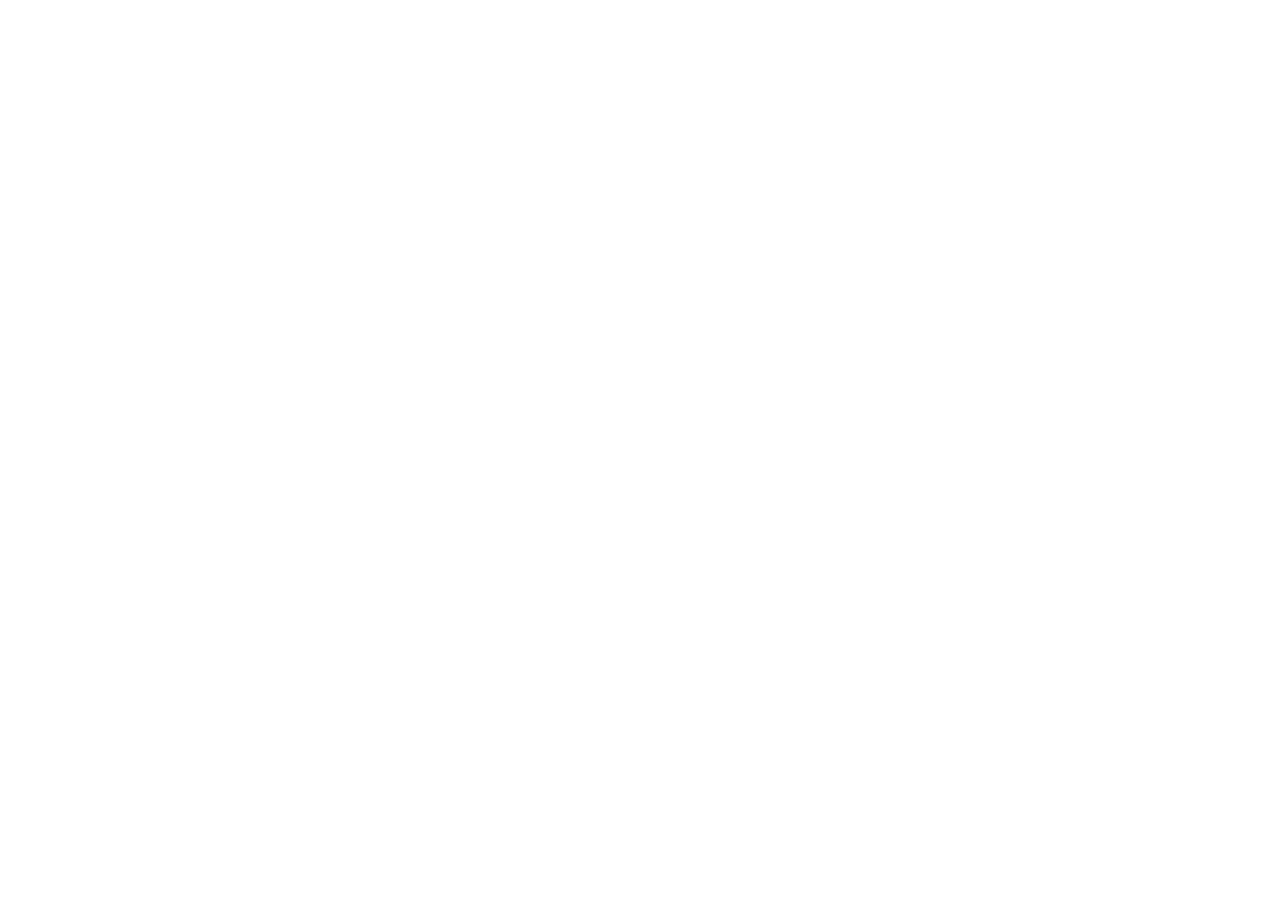
==== index.html @ 44462478 "Add initial HTML structure, CSS reset, and JavaScript file" ====
<!DOCTYPE html>
<html lang="en">
<head>
    <meta charset="UTF-8">
    <meta name="viewport" content="width=device-width, initial-scale=1.0">
    <title>Saransh Maurya - Portfolio</title>
</head>
<body>
    
</body>
</html>
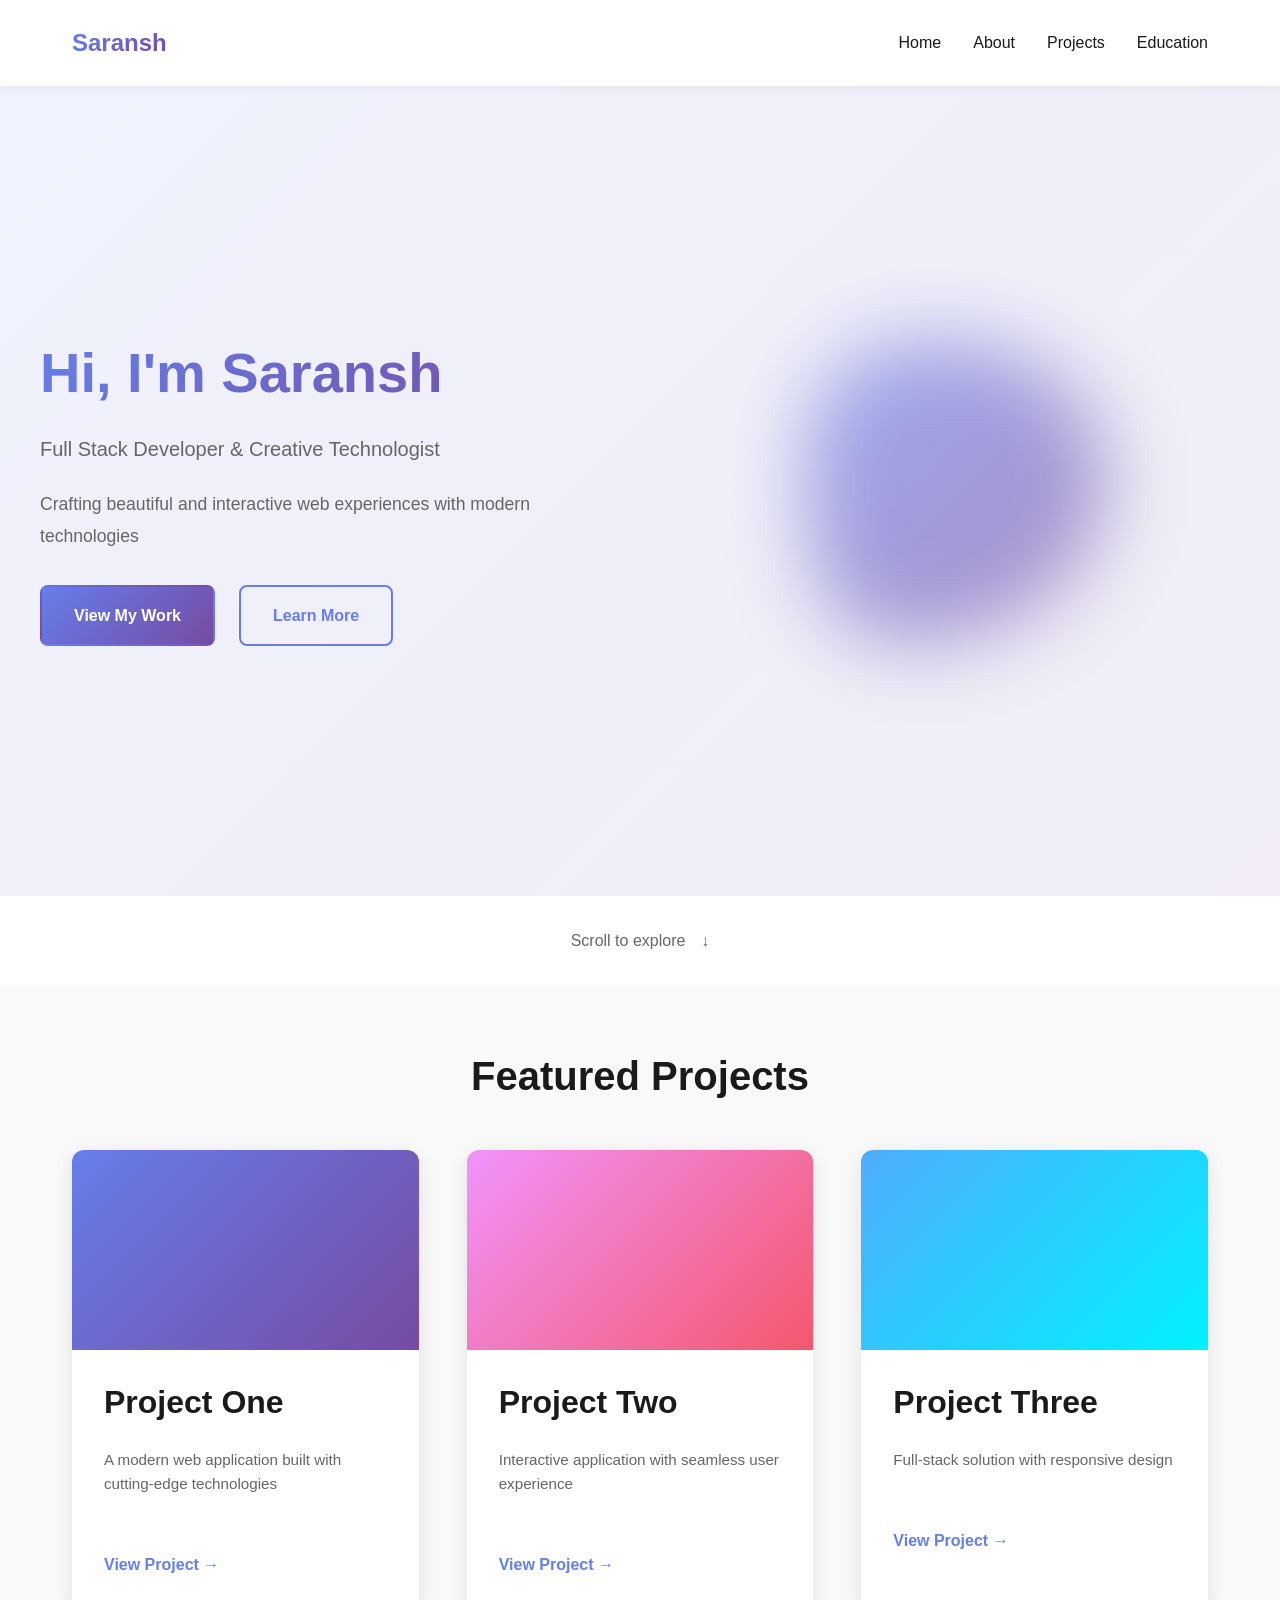
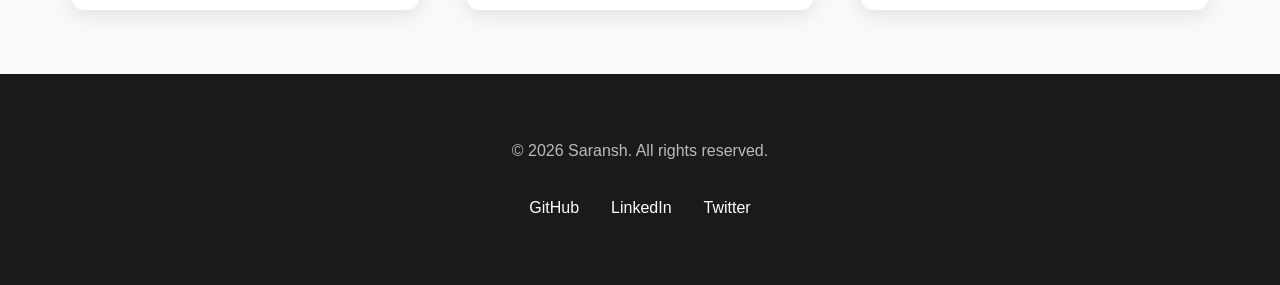
==== commit b2d37b86: "Using Github Copilot to create Web Skelton." ====
--- a/index.html
+++ b/index.html
@@ -3,9 +3,104 @@
 <head>
     <meta charset="UTF-8">
     <meta name="viewport" content="width=device-width, initial-scale=1.0">
-    <title>Saransh Maurya - Portfolio</title>
+    <title>Portfolio - Saransh</title>
+    <link rel="stylesheet" href="css/styles.css">
+    <link rel="stylesheet" href="css/animations.css">
 </head>
 <body>
-    
+    <!-- Navigation -->
+    <nav class="navbar">
+        <div class="nav-container">
+            <div class="nav-logo">
+                <a href="index.html">Saransh</a>
+            </div>
+            <ul class="nav-menu">
+                <li class="nav-item">
+                    <a href="index.html" class="nav-link active">Home</a>
+                </li>
+                <li class="nav-item">
+                    <a href="pages/about.html" class="nav-link">About</a>
+                </li>
+                <li class="nav-item">
+                    <a href="pages/projects.html" class="nav-link">Projects</a>
+                </li>
+                <li class="nav-item">
+                    <a href="pages/education.html" class="nav-link">Education</a>
+                </li>
+            </ul>
+            <div class="hamburger">
+                <span></span>
+                <span></span>
+                <span></span>
+            </div>
+        </div>
+    </nav>
+
+    <!-- Hero Section -->
+    <section class="hero">
+        <div class="hero-content">
+            <div class="hero-text">
+                <h1 class="fade-in">Hi, I'm Saransh</h1>
+                <p class="fade-in-delay">Full Stack Developer & Creative Technologist</p>
+                <p class="hero-description fade-in-delay-2">Crafting beautiful and interactive web experiences with modern technologies</p>
+                <div class="cta-buttons fade-in-delay-3">
+                    <a href="pages/projects.html" class="btn btn-primary">View My Work</a>
+                    <a href="pages/about.html" class="btn btn-secondary">Learn More</a>
+                </div>
+            </div>
+            <div class="hero-image">
+                <div class="floating-element fade-in">
+                    <div class="shape shape-1"></div>
+                </div>
+            </div>
+        </div>
+    </section>
+
+    <!-- Scroll Indicator -->
+    <div class="scroll-indicator fade-in-delay-3">
+        <span>Scroll to explore</span>
+        <div class="arrow">↓</div>
+    </div>
+
+    <!-- Featured Section -->
+    <section class="featured">
+        <div class="container">
+            <h2 class="section-title">Featured Projects</h2>
+            <div class="featured-grid">
+                <div class="featured-card fade-in-up">
+                    <div class="card-image" style="background: linear-gradient(135deg, #667eea 0%, #764ba2 100%);"></div>
+                    <h3>Project One</h3>
+                    <p>A modern web application built with cutting-edge technologies</p>
+                    <a href="pages/projects.html" class="card-link">View Project →</a>
+                </div>
+                <div class="featured-card fade-in-up">
+                    <div class="card-image" style="background: linear-gradient(135deg, #f093fb 0%, #f5576c 100%);"></div>
+                    <h3>Project Two</h3>
+                    <p>Interactive application with seamless user experience</p>
+                    <a href="pages/projects.html" class="card-link">View Project →</a>
+                </div>
+                <div class="featured-card fade-in-up">
+                    <div class="card-image" style="background: linear-gradient(135deg, #4facfe 0%, #00f2fe 100%);"></div>
+                    <h3>Project Three</h3>
+                    <p>Full-stack solution with responsive design</p>
+                    <a href="pages/projects.html" class="card-link">View Project →</a>
+                </div>
+            </div>
+        </div>
+    </section>
+
+    <!-- Footer -->
+    <footer class="footer">
+        <div class="container">
+            <p>&copy; 2026 Saransh. All rights reserved.</p>
+            <div class="social-links">
+                <a href="#" class="social-link">GitHub</a>
+                <a href="#" class="social-link">LinkedIn</a>
+                <a href="#" class="social-link">Twitter</a>
+            </div>
+        </div>
+    </footer>
+
+    <script src="js/main.js"></script>
 </body>
 </html>
--- a/css/styles.css
+++ b/css/styles.css
@@ -0,0 +1,464 @@
+/* Root Variables - Consistent Theme */
+:root {
+    --primary-color: #667eea;
+    --secondary-color: #764ba2;
+    --accent-color: #f093fb;
+    --text-dark: #1a1a1a;
+    --text-light: #666666;
+    --background: #ffffff;
+    --background-light: #f9f9f9;
+    --border-color: #e0e0e0;
+    --transition: all 0.3s cubic-bezier(0.25, 0.46, 0.45, 0.94);
+    
+    /* Typography */
+    --font-primary: 'Segoe UI', Tahoma, Geneva, Verdana, sans-serif;
+    --font-secondary: 'Courier New', monospace;
+    
+    /* Spacing */
+    --spacing-xs: 0.5rem;
+    --spacing-sm: 1rem;
+    --spacing-md: 1.5rem;
+    --spacing-lg: 2rem;
+    --spacing-xl: 3rem;
+    --spacing-2xl: 4rem;
+}
+
+/* Global Styles */
+* {
+    margin: 0;
+    padding: 0;
+    box-sizing: border-box;
+}
+
+html {
+    scroll-behavior: smooth;
+}
+
+body {
+    font-family: var(--font-primary);
+    color: var(--text-dark);
+    background-color: var(--background);
+    line-height: 1.6;
+    overflow-x: hidden;
+}
+
+/* Typography */
+h1, h2, h3, h4, h5, h6 {
+    font-weight: 700;
+    line-height: 1.3;
+    margin-bottom: var(--spacing-md);
+}
+
+h1 {
+    font-size: clamp(2rem, 5vw, 3.5rem);
+}
+
+h2 {
+    font-size: clamp(1.75rem, 4vw, 2.5rem);
+}
+
+h3 {
+    font-size: clamp(1.5rem, 3vw, 2rem);
+}
+
+p {
+    margin-bottom: var(--spacing-md);
+    color: var(--text-light);
+}
+
+a {
+    color: var(--primary-color);
+    text-decoration: none;
+    transition: var(--transition);
+}
+
+a:hover {
+    color: var(--secondary-color);
+}
+
+/* Container */
+.container {
+    max-width: 1200px;
+    margin: 0 auto;
+    padding: 0 var(--spacing-lg);
+}
+
+/* Navigation Bar */
+.navbar {
+    position: sticky;
+    top: 0;
+    background: rgba(255, 255, 255, 0.95);
+    backdrop-filter: blur(10px);
+    box-shadow: 0 2px 10px rgba(0, 0, 0, 0.05);
+    z-index: 100;
+}
+
+.nav-container {
+    max-width: 1200px;
+    margin: 0 auto;
+    padding: var(--spacing-md) var(--spacing-lg);
+    display: flex;
+    justify-content: space-between;
+    align-items: center;
+}
+
+.nav-logo a {
+    font-size: 1.5rem;
+    font-weight: 700;
+    background: linear-gradient(135deg, var(--primary-color), var(--secondary-color));
+    -webkit-background-clip: text;
+    -webkit-text-fill-color: transparent;
+    background-clip: text;
+}
+
+.nav-menu {
+    display: flex;
+    list-style: none;
+    gap: var(--spacing-lg);
+}
+
+.nav-link {
+    font-weight: 500;
+    position: relative;
+    color: var(--text-dark);
+}
+
+.nav-link::after {
+    content: '';
+    position: absolute;
+    width: 0;
+    height: 2px;
+    bottom: -5px;
+    left: 0;
+    background: linear-gradient(90deg, var(--primary-color), var(--secondary-color));
+    transition: width 0.3s ease;
+}
+
+.nav-link:hover::after,
+.nav-link.active::after {
+    width: 100%;
+}
+
+.hamburger {
+    display: none;
+    flex-direction: column;
+    cursor: pointer;
+}
+
+.hamburger span {
+    width: 25px;
+    height: 3px;
+    background: var(--text-dark);
+    margin: 5px 0;
+    transition: var(--transition);
+    border-radius: 3px;
+}
+
+/* Hero Section */
+.hero {
+    min-height: 90vh;
+    display: flex;
+    align-items: center;
+    padding: var(--spacing-2xl) var(--spacing-lg);
+    background: linear-gradient(135deg, rgba(102, 126, 234, 0.1) 0%, rgba(118, 75, 162, 0.1) 100%);
+}
+
+.hero-content {
+    max-width: 1200px;
+    margin: 0 auto;
+    width: 100%;
+    display: grid;
+    grid-template-columns: 1fr 1fr;
+    gap: var(--spacing-2xl);
+    align-items: center;
+}
+
+.hero-text h1 {
+    background: linear-gradient(135deg, var(--primary-color), var(--secondary-color));
+    -webkit-background-clip: text;
+    -webkit-text-fill-color: transparent;
+    background-clip: text;
+}
+
+.hero-text > p:nth-of-type(1) {
+    font-size: 1.25rem;
+    color: var(--text-light);
+    margin-bottom: var(--spacing-md);
+}
+
+.hero-description {
+    font-size: 1.1rem;
+    line-height: 1.8;
+    margin-bottom: var(--spacing-lg);
+}
+
+.cta-buttons {
+    display: flex;
+    gap: var(--spacing-md);
+    flex-wrap: wrap;
+}
+
+/* Buttons */
+.btn {
+    padding: var(--spacing-sm) var(--spacing-lg);
+    border-radius: 8px;
+    font-weight: 600;
+    border: 2px solid;
+    cursor: pointer;
+    transition: var(--transition);
+    font-size: 1rem;
+    display: inline-block;
+}
+
+.btn-primary {
+    background: linear-gradient(135deg, var(--primary-color), var(--secondary-color));
+    color: white;
+    border-color: transparent;
+}
+
+.btn-primary:hover {
+    transform: translateY(-3px);
+    box-shadow: 0 10px 25px rgba(102, 126, 234, 0.3);
+}
+
+.btn-secondary {
+    background: transparent;
+    color: var(--primary-color);
+    border-color: var(--primary-color);
+}
+
+.btn-secondary:hover {
+    background: var(--primary-color);
+    color: white;
+    transform: translateY(-3px);
+}
+
+/* Floating Element */
+.floating-element {
+    position: relative;
+    height: 400px;
+    display: flex;
+    align-items: center;
+    justify-content: center;
+}
+
+.shape {
+    position: absolute;
+    border-radius: 40% 60% 70% 30% / 40% 50% 60% 50%;
+    background: linear-gradient(135deg, var(--primary-color), var(--secondary-color));
+    filter: blur(40px);
+    opacity: 0.6;
+}
+
+.shape-1 {
+    width: 300px;
+    height: 300px;
+    animation: morph 8s ease-in-out infinite, float 4s ease-in-out infinite;
+}
+
+/* Scroll Indicator */
+.scroll-indicator {
+    display: flex;
+    justify-content: center;
+    align-items: center;
+    gap: var(--spacing-sm);
+    padding: var(--spacing-lg);
+    color: var(--text-light);
+    text-align: center;
+}
+
+.scroll-indicator .arrow {
+    animation: bounce 2s infinite;
+}
+
+/* Featured Section */
+.featured {
+    padding: var(--spacing-2xl) var(--spacing-lg);
+    background: var(--background-light);
+}
+
+.section-title {
+    text-align: center;
+    margin-bottom: var(--spacing-xl);
+    color: var(--text-dark);
+}
+
+.featured-grid {
+    display: grid;
+    grid-template-columns: repeat(auto-fit, minmax(300px, 1fr));
+    gap: var(--spacing-xl);
+    max-width: 1200px;
+    margin: 0 auto;
+}
+
+.featured-card {
+    background: white;
+    border-radius: 12px;
+    overflow: hidden;
+    box-shadow: 0 5px 20px rgba(0, 0, 0, 0.1);
+    transition: var(--transition);
+    cursor: pointer;
+}
+
+.featured-card:hover {
+    transform: translateY(-10px);
+    box-shadow: 0 15px 40px rgba(0, 0, 0, 0.15);
+}
+
+.card-image {
+    width: 100%;
+    height: 200px;
+    transition: var(--transition);
+}
+
+.featured-card:hover .card-image {
+    transform: scale(1.05);
+}
+
+.featured-card h3 {
+    padding: var(--spacing-lg) var(--spacing-lg) 0;
+}
+
+.featured-card p {
+    padding: 0 var(--spacing-lg);
+    font-size: 0.95rem;
+}
+
+.card-link {
+    display: inline-block;
+    padding: var(--spacing-lg);
+    color: var(--primary-color);
+    font-weight: 600;
+    transition: var(--transition);
+}
+
+.card-link:hover {
+    color: var(--secondary-color);
+}
+
+/* Footer */
+.footer {
+    background: var(--text-dark);
+    color: white;
+    padding: var(--spacing-2xl) var(--spacing-lg);
+    text-align: center;
+}
+
+.footer p {
+    color: rgba(255, 255, 255, 0.7);
+}
+
+.social-links {
+    display: flex;
+    justify-content: center;
+    gap: var(--spacing-lg);
+    margin-top: var(--spacing-lg);
+}
+
+.social-link {
+    color: white;
+    font-weight: 500;
+}
+
+.social-link:hover {
+    color: var(--primary-color);
+}
+
+/* Page Header */
+.page-header {
+    min-height: 40vh;
+    display: flex;
+    align-items: center;
+    justify-content: center;
+    text-align: center;
+    background: linear-gradient(135deg, rgba(102, 126, 234, 0.15) 0%, rgba(118, 75, 162, 0.1) 100%);
+    padding: var(--spacing-2xl) var(--spacing-lg);
+}
+
+.page-header h1 {
+    background: linear-gradient(135deg, var(--primary-color), var(--secondary-color));
+    -webkit-background-clip: text;
+    -webkit-text-fill-color: transparent;
+    background-clip: text;
+}
+
+/* Content Section */
+.content-section {
+    padding: var(--spacing-2xl) var(--spacing-lg);
+}
+
+.grid-2 {
+    display: grid;
+    grid-template-columns: repeat(auto-fit, minmax(300px, 1fr));
+    gap: var(--spacing-xl);
+}
+
+/* Cards */
+.card {
+    background: white;
+    padding: var(--spacing-lg);
+    border-radius: 12px;
+    box-shadow: 0 5px 20px rgba(0, 0, 0, 0.08);
+    transition: var(--transition);
+}
+
+.card:hover {
+    box-shadow: 0 15px 40px rgba(0, 0, 0, 0.12);
+    transform: translateY(-5px);
+}
+
+.card h3 {
+    color: var(--primary-color);
+}
+
+.card .tag {
+    display: inline-block;
+    background: linear-gradient(135deg, var(--primary-color), var(--secondary-color));
+    color: white;
+    padding: var(--spacing-xs) var(--spacing-sm);
+    border-radius: 20px;
+    font-size: 0.8rem;
+    margin-right: var(--spacing-sm);
+    margin-bottom: var(--spacing-md);
+}
+
+/* Responsive Design */
+@media (max-width: 768px) {
+    .nav-menu {
+        gap: var(--spacing-md);
+    }
+    
+    .nav-link {
+        font-size: 0.95rem;
+    }
+    
+    .hamburger {
+        display: flex;
+    }
+    
+    .hero-content {
+        grid-template-columns: 1fr;
+    }
+    
+    .hero-image {
+        order: -1;
+    }
+    
+    .cta-buttons {
+        flex-direction: column;
+    }
+    
+    .btn {
+        width: 100%;
+        text-align: center;
+    }
+    
+    .featured-grid {
+        grid-template-columns: 1fr;
+    }
+    
+    .social-links {
+        flex-direction: column;
+        gap: var(--spacing-md);
+    }
+}
--- a/css/animations.css
+++ b/css/animations.css
@@ -0,0 +1,229 @@
+/* Animations */
+
+/* Fade In Animation */
+@keyframes fadeIn {
+    from {
+        opacity: 0;
+    }
+    to {
+        opacity: 1;
+    }
+}
+
+.fade-in {
+    animation: fadeIn 0.8s ease-in forwards;
+}
+
+.fade-in-delay {
+    animation: fadeIn 0.8s ease-in forwards;
+    animation-delay: 0.2s;
+}
+
+.fade-in-delay-2 {
+    animation: fadeIn 0.8s ease-in forwards;
+    animation-delay: 0.4s;
+}
+
+.fade-in-delay-3 {
+    animation: fadeIn 0.8s ease-in forwards;
+    animation-delay: 0.6s;
+}
+
+/* Fade In Up Animation */
+@keyframes fadeInUp {
+    from {
+        opacity: 0;
+        transform: translateY(30px);
+    }
+    to {
+        opacity: 1;
+        transform: translateY(0);
+    }
+}
+
+.fade-in-up {
+    animation: fadeInUp 0.8s ease-out forwards;
+}
+
+/* Bounce Animation */
+@keyframes bounce {
+    0%, 100% {
+        transform: translateY(0);
+    }
+    50% {
+        transform: translateY(-10px);
+    }
+}
+
+/* Morph Animation */
+@keyframes morph {
+    0% {
+        border-radius: 40% 60% 70% 30% / 40% 50% 60% 50%;
+    }
+    50% {
+        border-radius: 30% 60% 70% 40% / 50% 40% 60% 50%;
+    }
+    100% {
+        border-radius: 40% 60% 70% 30% / 40% 50% 60% 50%;
+    }
+}
+
+/* Float Animation */
+@keyframes float {
+    0%, 100% {
+        transform: translateY(0px);
+    }
+    50% {
+        transform: translateY(-20px);
+    }
+}
+
+/* Slide In From Left */
+@keyframes slideInLeft {
+    from {
+        opacity: 0;
+        transform: translateX(-50px);
+    }
+    to {
+        opacity: 1;
+        transform: translateX(0);
+    }
+}
+
+.slide-in-left {
+    animation: slideInLeft 0.6s ease-out forwards;
+}
+
+/* Slide In From Right */
+@keyframes slideInRight {
+    from {
+        opacity: 0;
+        transform: translateX(50px);
+    }
+    to {
+        opacity: 1;
+        transform: translateX(0);
+    }
+}
+
+.slide-in-right {
+    animation: slideInRight 0.6s ease-out forwards;
+}
+
+/* Scale Animation */
+@keyframes scaleIn {
+    from {
+        opacity: 0;
+        transform: scale(0.95);
+    }
+    to {
+        opacity: 1;
+        transform: scale(1);
+    }
+}
+
+.scale-in {
+    animation: scaleIn 0.6s ease-out forwards;
+}
+
+/* Pulse Animation */
+@keyframes pulse {
+    0%, 100% {
+        opacity: 1;
+    }
+    50% {
+        opacity: 0.5;
+    }
+}
+
+.pulse {
+    animation: pulse 2s ease-in-out infinite;
+}
+
+/* Gradient Animation */
+@keyframes gradientShift {
+    0% {
+        background-position: 0% 50%;
+    }
+    50% {
+        background-position: 100% 50%;
+    }
+    100% {
+        background-position: 0% 50%;
+    }
+}
+
+.gradient-shift {
+    background-size: 200% 200%;
+    animation: gradientShift 3s ease infinite;
+}
+
+/* Scroll triggered animations */
+.scroll-animate {
+    opacity: 0;
+    transform: translateY(20px);
+    transition: all 0.6s cubic-bezier(0.25, 0.46, 0.45, 0.94);
+}
+
+.scroll-animate.animate {
+    opacity: 1;
+    transform: translateY(0);
+}
+
+/* Stagger animation for multiple elements */
+.stagger {
+    opacity: 0;
+    transform: translateY(20px);
+}
+
+.stagger.animate {
+    opacity: 1;
+    transform: translateY(0);
+}
+
+.stagger:nth-child(1) {
+    animation-delay: 0s;
+}
+
+.stagger:nth-child(2) {
+    animation-delay: 0.1s;
+}
+
+.stagger:nth-child(3) {
+    animation-delay: 0.2s;
+}
+
+.stagger:nth-child(4) {
+    animation-delay: 0.3s;
+}
+
+/* Hover animations */
+.hover-lift {
+    transition: all 0.3s cubic-bezier(0.25, 0.46, 0.45, 0.94);
+}
+
+.hover-lift:hover {
+    transform: translateY(-5px);
+}
+
+.hover-glow {
+    transition: all 0.3s ease;
+}
+
+.hover-glow:hover {
+    text-shadow: 0 0 10px rgba(102, 126, 234, 0.5);
+}
+
+/* Page transition animations */
+@keyframes pageEnter {
+    from {
+        opacity: 0;
+    }
+    to {
+        opacity: 1;
+    }
+}
+
+body.page-enter {
+    animation: pageEnter 0.5s ease-in-out;
+}
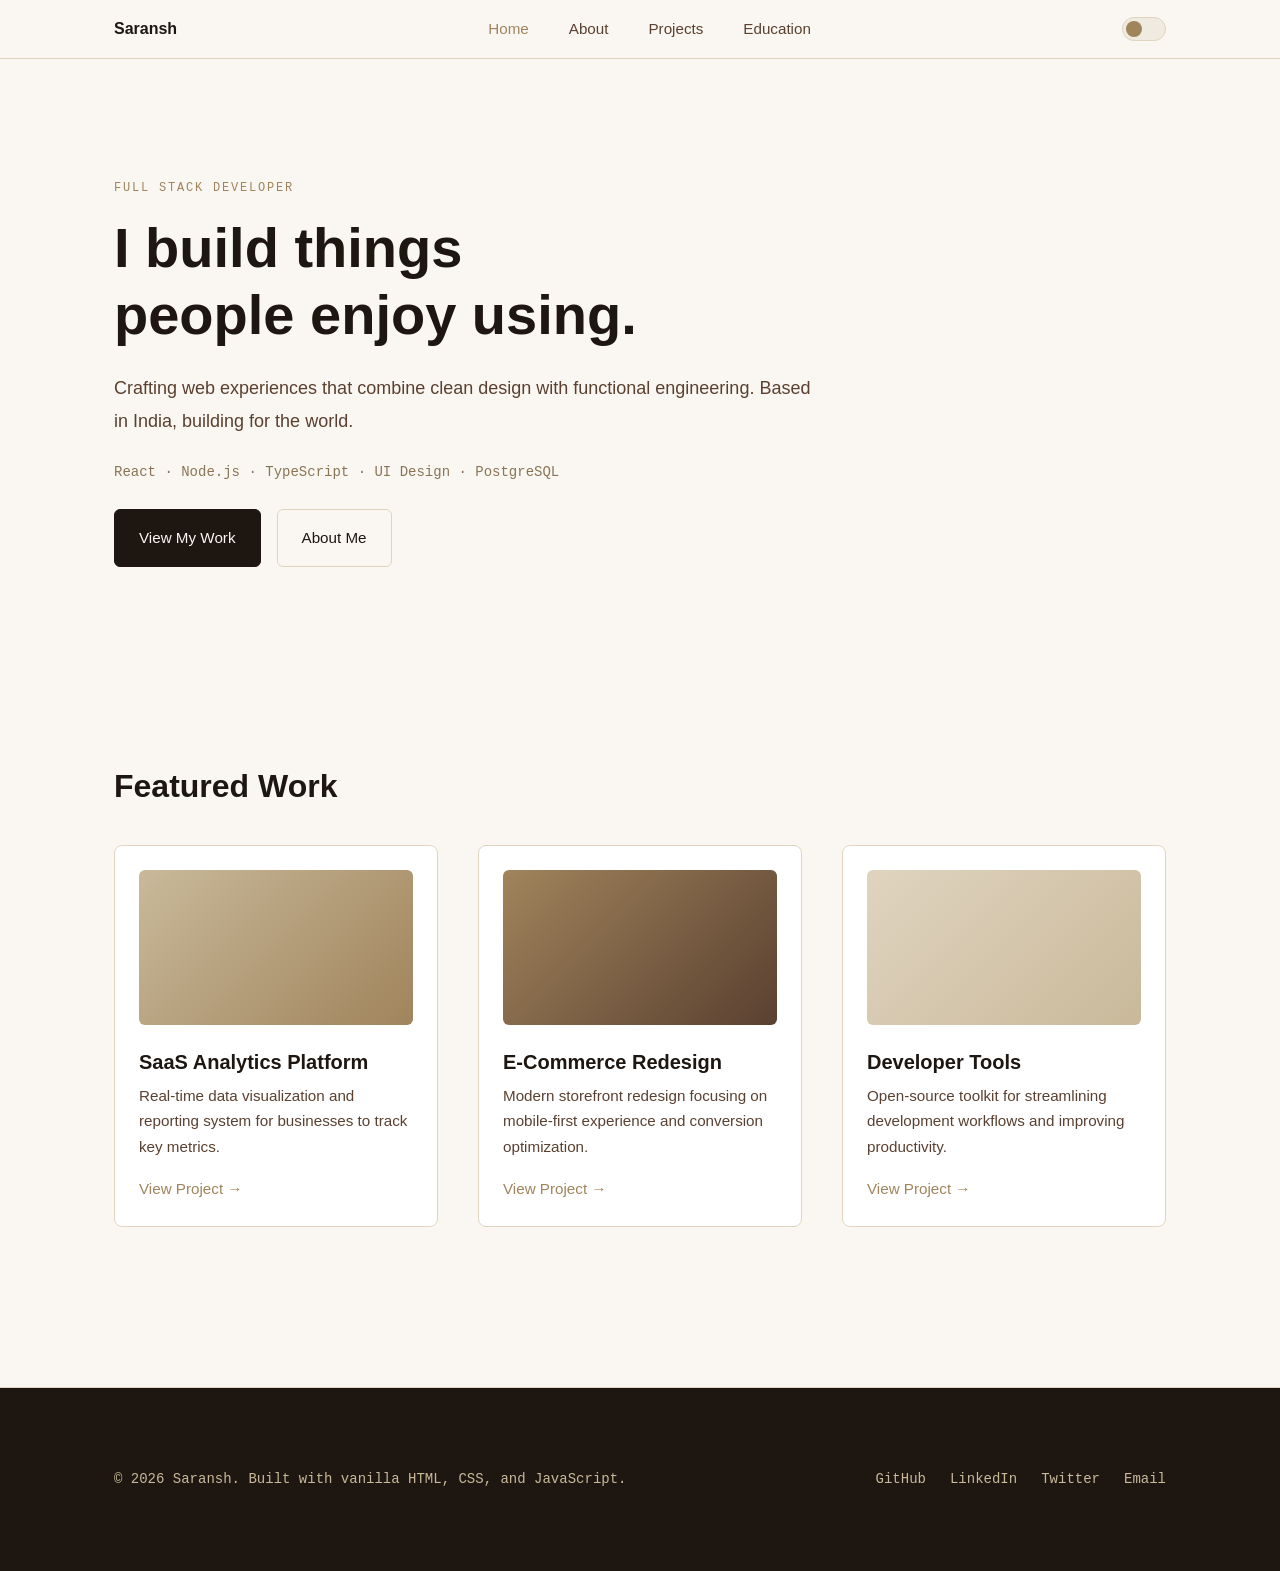
==== commit 823d0522: "feat: add theme toggle functionality and improve accessibility - Implemented theme toggle feature in" ====
--- a/index.html
+++ b/index.html
@@ -3,7 +3,17 @@
 <head>
     <meta charset="UTF-8">
     <meta name="viewport" content="width=device-width, initial-scale=1.0">
-    <title>Portfolio - Saransh</title>
+    <meta name="description" content="Saransh – Full Stack Developer. I build things people enjoy using.">
+    <meta name="author" content="Saransh">
+    <meta property="og:title" content="Saransh – Full Stack Developer">
+    <meta property="og:description" content="Full Stack Developer. I build things people enjoy using.">
+    <meta property="og:type" content="website">
+    <meta property="og:image" content="https://saransh.dev/og-image.png">
+    <meta name="twitter:card" content="summary_large_image">
+    <meta name="theme-color" content="#faf7f2">
+    <link rel="canonical" href="https://saransh.dev">
+    <link rel="icon" href="data:image/svg+xml,<svg xmlns='http://www.w3.org/2000/svg'><text y='20' font-size='20'>◆</text></svg>">
+    <title>Saransh – Full Stack Developer</title>
     <link rel="stylesheet" href="css/styles.css">
     <link rel="stylesheet" href="css/animations.css">
 </head>
@@ -28,6 +38,9 @@
                     <a href="pages/education.html" class="nav-link">Education</a>
                 </li>
             </ul>
+            <button class="theme-toggle" id="themeToggle" aria-label="Toggle theme">
+                <span class="theme-toggle-icon"></span>
+            </button>
             <div class="hamburger">
                 <span></span>
                 <span></span>
@@ -39,50 +52,38 @@
     <!-- Hero Section -->
     <section class="hero">
         <div class="hero-content">
-            <div class="hero-text">
-                <h1 class="fade-in">Hi, I'm Saransh</h1>
-                <p class="fade-in-delay">Full Stack Developer & Creative Technologist</p>
-                <p class="hero-description fade-in-delay-2">Crafting beautiful and interactive web experiences with modern technologies</p>
-                <div class="cta-buttons fade-in-delay-3">
-                    <a href="pages/projects.html" class="btn btn-primary">View My Work</a>
-                    <a href="pages/about.html" class="btn btn-secondary">Learn More</a>
-                </div>
-            </div>
-            <div class="hero-image">
-                <div class="floating-element fade-in">
-                    <div class="shape shape-1"></div>
-                </div>
+            <span class="hero-eyebrow fade-in">Full Stack Developer</span>
+            <h1 class="fade-in-delay-1">I build things<br>people enjoy using.</h1>
+            <p class="hero-description fade-in-delay-2">Crafting web experiences that combine clean design with functional engineering. Based in India, building for the world.</p>
+            <p class="hero-stack fade-in-delay-2">React · Node.js · TypeScript · UI Design · PostgreSQL</p>
+            <div class="hero-cta fade-in-delay-3">
+                <a href="pages/projects.html" class="btn btn-primary">View My Work</a>
+                <a href="pages/about.html" class="btn btn-secondary">About Me</a>
             </div>
         </div>
     </section>
 
-    <!-- Scroll Indicator -->
-    <div class="scroll-indicator fade-in-delay-3">
-        <span>Scroll to explore</span>
-        <div class="arrow">↓</div>
-    </div>
-
-    <!-- Featured Section -->
-    <section class="featured">
+    <!-- Featured Projects -->
+    <section>
         <div class="container">
-            <h2 class="section-title">Featured Projects</h2>
+            <h2 class="section-title">Featured Work</h2>
             <div class="featured-grid">
-                <div class="featured-card fade-in-up">
-                    <div class="card-image" style="background: linear-gradient(135deg, #667eea 0%, #764ba2 100%);"></div>
-                    <h3>Project One</h3>
-                    <p>A modern web application built with cutting-edge technologies</p>
+                <div class="card scroll-animate">
+                    <div class="card-image card-image--1"></div>
+                    <h3>SaaS Analytics Platform</h3>
+                    <p>Real-time data visualization and reporting system for businesses to track key metrics.</p>
                     <a href="pages/projects.html" class="card-link">View Project →</a>
                 </div>
-                <div class="featured-card fade-in-up">
-                    <div class="card-image" style="background: linear-gradient(135deg, #f093fb 0%, #f5576c 100%);"></div>
-                    <h3>Project Two</h3>
-                    <p>Interactive application with seamless user experience</p>
+                <div class="card scroll-animate">
+                    <div class="card-image card-image--2"></div>
+                    <h3>E-Commerce Redesign</h3>
+                    <p>Modern storefront redesign focusing on mobile-first experience and conversion optimization.</p>
                     <a href="pages/projects.html" class="card-link">View Project →</a>
                 </div>
-                <div class="featured-card fade-in-up">
-                    <div class="card-image" style="background: linear-gradient(135deg, #4facfe 0%, #00f2fe 100%);"></div>
-                    <h3>Project Three</h3>
-                    <p>Full-stack solution with responsive design</p>
+                <div class="card scroll-animate">
+                    <div class="card-image card-image--3"></div>
+                    <h3>Developer Tools</h3>
+                    <p>Open-source toolkit for streamlining development workflows and improving productivity.</p>
                     <a href="pages/projects.html" class="card-link">View Project →</a>
                 </div>
             </div>
@@ -91,12 +92,13 @@
 
     <!-- Footer -->
     <footer class="footer">
-        <div class="container">
-            <p>&copy; 2026 Saransh. All rights reserved.</p>
-            <div class="social-links">
-                <a href="#" class="social-link">GitHub</a>
-                <a href="#" class="social-link">LinkedIn</a>
-                <a href="#" class="social-link">Twitter</a>
+        <div class="footer-container">
+            <p>&copy; 2026 Saransh. Built with vanilla HTML, CSS, and JavaScript.</p>
+            <div class="footer-links">
+                <a href="https://github.com/BuildWithSaransh" target="_blank" rel="noopener noreferrer" class="footer-link">GitHub</a>
+                <a href="https://linkedin.com/in/saransh" target="_blank" rel="noopener noreferrer" class="footer-link">LinkedIn</a>
+                <a href="https://twitter.com/saransh" target="_blank" rel="noopener noreferrer" class="footer-link">Twitter</a>
+                <a href="mailto:hello@saransh.dev" class="footer-link">Email</a>
             </div>
         </div>
     </footer>
--- a/css/styles.css
+++ b/css/styles.css
@@ -1,464 +1,956 @@
-/* Root Variables - Consistent Theme */
+/* ═══════════════════════════════════════════════════════════════════════════════
+   PORTFOLIO - MINIMAL DESIGN SYSTEM
+   Inspired by: Linear, Vercel
+   Theme: Warm Ivory (Light) / Ink & Dust (Dark)
+   ═══════════════════════════════════════════════════════════════════════════════ */
+
+/* ──────────────────────────────────────────────────────────────────────────────
+   VARIABLES - DUAL THEME
+   ────────────────────────────────────────────────────────────────────────────── */
+
 :root {
-    --primary-color: #667eea;
-    --secondary-color: #764ba2;
-    --accent-color: #f093fb;
-    --text-dark: #1a1a1a;
-    --text-light: #666666;
-    --background: #ffffff;
-    --background-light: #f9f9f9;
-    --border-color: #e0e0e0;
-    --transition: all 0.3s cubic-bezier(0.25, 0.46, 0.45, 0.94);
-    
-    /* Typography */
-    --font-primary: 'Segoe UI', Tahoma, Geneva, Verdana, sans-serif;
-    --font-secondary: 'Courier New', monospace;
-    
-    /* Spacing */
-    --spacing-xs: 0.5rem;
-    --spacing-sm: 1rem;
-    --spacing-md: 1.5rem;
-    --spacing-lg: 2rem;
-    --spacing-xl: 3rem;
-    --spacing-2xl: 4rem;
-}
-
-/* Global Styles */
-* {
-    margin: 0;
-    padding: 0;
-    box-sizing: border-box;
+  /* Warm Ivory (Light) */
+  --bg: #faf7f2;
+  --bg-surface: #f0ebe0;
+  --bg-card: #ffffff;
+  --border: #e0d4c0;
+  --accent: #a0845c;
+  --accent-dark: #5a4030;
+  --text-primary: #1e1610;
+  --text-secondary: #5a4030;
+  --text-muted: #8a7455;
+  --btn-primary-bg: #1e1610;
+  --btn-primary-text: #faf7f2;
+  --footer-bg: #1e1610;
+  --footer-text: #c9b99a;
+  --card-img-1: linear-gradient(135deg, #c9b99a, #a0845c);
+  --card-img-2: linear-gradient(135deg, #a0845c, #5a4030);
+  --card-img-3: linear-gradient(135deg, #e0d4c0, #c9b99a);
+  --shape-color: linear-gradient(135deg, #c9b99a, #a0845c);
+
+  /* Spacing System */
+  --spacing-xs: 4px;
+  --spacing-sm: 8px;
+  --spacing-md: 16px;
+  --spacing-lg: 24px;
+  --spacing-xl: 40px;
+  --spacing-2xl: 80px;
+
+  /* Typography */
+  --font-primary: -apple-system, BlinkMacSystemFont, 'Segoe UI', sans-serif;
+  --font-mono: 'JetBrains Mono', 'Courier New', monospace;
+
+  /* Transitions */
+  --transition: all 0.3s cubic-bezier(0.25, 0.46, 0.45, 0.94);
+  --transition-theme: background 0.35s ease, color 0.35s ease, border-color 0.35s ease;
+}
+
+[data-theme="dark"] {
+  /* Ink & Dust (Dark) */
+  --bg: #111111;
+  --bg-surface: #1a1a1a;
+  --bg-card: #1a1a1a;
+  --border: #2a2a2a;
+  --accent: #777777;
+  --accent-dark: #bbbbbb;
+  --text-primary: #f8f8f8;
+  --text-secondary: #aaaaaa;
+  --text-muted: #666666;
+  --btn-primary-bg: #f8f8f8;
+  --btn-primary-text: #111111;
+  --footer-bg: #0a0a0a;
+  --footer-text: #777777;
+  --card-img-1: linear-gradient(135deg, #2a2a2a, #555555);
+  --card-img-2: linear-gradient(135deg, #333333, #666666);
+  --card-img-3: linear-gradient(135deg, #444444, #888888);
+  --shape-color: linear-gradient(135deg, #333333, #666666);
+}
+
+/* ──────────────────────────────────────────────────────────────────────────────
+   RESET & BASE
+   ────────────────────────────────────────────────────────────────────────────── */
+
+*,
+*::before,
+*::after {
+  margin: 0;
+  padding: 0;
+  box-sizing: border-box;
 }
 
 html {
-    scroll-behavior: smooth;
+  scroll-behavior: smooth;
+  -webkit-font-smoothing: antialiased;
+  -moz-osx-font-smoothing: grayscale;
 }
 
 body {
-    font-family: var(--font-primary);
-    color: var(--text-dark);
-    background-color: var(--background);
-    line-height: 1.6;
-    overflow-x: hidden;
-}
-
-/* Typography */
-h1, h2, h3, h4, h5, h6 {
-    font-weight: 700;
-    line-height: 1.3;
-    margin-bottom: var(--spacing-md);
-}
+  font-family: var(--font-primary);
+  color: var(--text-primary);
+  background-color: var(--bg);
+  line-height: 1.6;
+  transition: var(--transition-theme);
+}
+
+/* ──────────────────────────────────────────────────────────────────────────────
+   TYPOGRAPHY SYSTEM
+   ────────────────────────────────────────────────────────────────────────────── */
 
 h1 {
-    font-size: clamp(2rem, 5vw, 3.5rem);
+  font-size: 3.25rem;
+  line-height: 1.1;
+  font-weight: 600;
+  margin-bottom: var(--spacing-lg);
 }
 
 h2 {
-    font-size: clamp(1.75rem, 4vw, 2.5rem);
+  font-size: 2rem;
+  line-height: 1.2;
+  font-weight: 600;
+  margin-bottom: var(--spacing-lg);
 }
 
 h3 {
-    font-size: clamp(1.5rem, 3vw, 2rem);
+  font-size: 1.25rem;
+  line-height: 1.3;
+  font-weight: 600;
+  margin-bottom: var(--spacing-md);
 }
 
 p {
-    margin-bottom: var(--spacing-md);
-    color: var(--text-light);
+  font-size: 1rem;
+  line-height: 1.7;
+  color: var(--text-secondary);
+  margin-bottom: var(--spacing-md);
+}
+
+small {
+  font-size: 0.875rem;
 }
 
 a {
-    color: var(--primary-color);
-    text-decoration: none;
-    transition: var(--transition);
+  color: var(--text-primary);
+  text-decoration: none;
+  transition: var(--transition);
 }
 
 a:hover {
-    color: var(--secondary-color);
-}
-
-/* Container */
+  color: var(--accent);
+}
+
+.eyebrow {
+  font-family: var(--font-mono);
+  font-size: 0.75rem;
+  letter-spacing: 0.15em;
+  text-transform: uppercase;
+  font-weight: 500;
+  color: var(--accent);
+  margin-bottom: var(--spacing-md);
+  display: block;
+}
+
+/* ──────────────────────────────────────────────────────────────────────────────
+   LAYOUT & CONTAINER
+   ────────────────────────────────────────────────────────────────────────────── */
+
 .container {
-    max-width: 1200px;
-    margin: 0 auto;
-    padding: 0 var(--spacing-lg);
-}
-
-/* Navigation Bar */
+  max-width: 1100px;
+  margin: 0 auto;
+  padding: 0 var(--spacing-lg);
+}
+
+section {
+  padding: var(--spacing-2xl) 0;
+}
+
+/* ──────────────────────────────────────────────────────────────────────────────
+   NAVBAR
+   ────────────────────────────────────────────────────────────────────────────── */
+
 .navbar {
-    position: sticky;
-    top: 0;
-    background: rgba(255, 255, 255, 0.95);
-    backdrop-filter: blur(10px);
-    box-shadow: 0 2px 10px rgba(0, 0, 0, 0.05);
-    z-index: 100;
+  position: sticky;
+  top: 0;
+  background-color: var(--bg);
+  border-bottom: 1px solid var(--border);
+  z-index: 100;
+  transition: var(--transition-theme);
 }
 
 .nav-container {
-    max-width: 1200px;
-    margin: 0 auto;
-    padding: var(--spacing-md) var(--spacing-lg);
+  max-width: 1100px;
+  margin: 0 auto;
+  padding: var(--spacing-md) var(--spacing-lg);
+  display: flex;
+  justify-content: space-between;
+  align-items: center;
+}
+
+.nav-logo a {
+  font-size: 1rem;
+  font-weight: 600;
+  color: var(--text-primary);
+  transition: var(--transition);
+}
+
+.nav-logo a:hover {
+  color: var(--accent);
+}
+
+.nav-menu {
+  display: flex;
+  list-style: none;
+  gap: var(--spacing-xl);
+  flex-direction: row;
+  align-items: center;
+}
+
+.nav-link {
+  font-size: 0.95rem;
+  color: var(--text-secondary);
+  font-weight: 500;
+  transition: var(--transition);
+  position: relative;
+}
+
+.nav-link:hover,
+.nav-link.active {
+  color: var(--accent);
+}
+
+.hamburger {
+  display: none;
+  flex-direction: column;
+  cursor: pointer;
+  gap: var(--spacing-sm);
+}
+
+.hamburger span {
+  width: 24px;
+  height: 2px;
+  background: var(--text-primary);
+  transition: var(--transition);
+  display: block;
+}
+
+.hamburger.active span:nth-child(1) {
+  transform: rotate(45deg) translate(8px, 8px);
+}
+
+.hamburger.active span:nth-child(2) {
+  opacity: 0;
+}
+
+.hamburger.active span:nth-child(3) {
+  transform: rotate(-45deg) translate(7px, -7px);
+}
+
+/* Theme Toggle */
+.theme-toggle {
+  width: 44px;
+  height: 24px;
+  border-radius: 12px;
+  border: 1.5px solid var(--border);
+  background: var(--bg-surface);
+  cursor: pointer;
+  position: relative;
+  transition: background 0.3s, border-color 0.3s;
+  flex-shrink: 0;
+}
+
+.theme-toggle-icon {
+  position: absolute;
+  top: 3px;
+  left: 3px;
+  width: 16px;
+  height: 16px;
+  border-radius: 50%;
+  background: var(--accent);
+  transition: left 0.3s ease, background 0.3s;
+}
+
+[data-theme="dark"] .theme-toggle-icon {
+  left: 21px;
+  background: var(--text-secondary);
+}
+
+/* ──────────────────────────────────────────────────────────────────────────────
+   HERO SECTION
+   ────────────────────────────────────────────────────────────────────────────── */
+
+.hero {
+  padding: calc(var(--spacing-2xl) * 1.5) 0;
+}
+
+.hero-content {
+  max-width: 1100px;
+  margin: 0 auto;
+  padding: 0 var(--spacing-lg);
+}
+
+.hero-eyebrow {
+  font-family: var(--font-mono);
+  font-size: 0.75rem;
+  letter-spacing: 0.15em;
+  text-transform: uppercase;
+  font-weight: 500;
+  color: var(--accent);
+  margin-bottom: var(--spacing-md);
+  display: block;
+}
+
+.hero h1 {
+  font-size: 3.5rem;
+  line-height: 1.2;
+  margin-bottom: var(--spacing-lg);
+  max-width: 800px;
+}
+
+.hero-description {
+  font-size: 1.125rem;
+  line-height: 1.8;
+  color: var(--text-secondary);
+  margin-bottom: var(--spacing-lg);
+  max-width: 700px;
+}
+
+.hero-stack {
+  font-family: var(--font-mono);
+  font-size: 0.875rem;
+  color: var(--text-muted);
+  margin-bottom: var(--spacing-lg);
+  display: flex;
+  gap: var(--spacing-md);
+  flex-wrap: wrap;
+}
+
+.hero-cta {
+  display: flex;
+  gap: var(--spacing-md);
+  flex-wrap: wrap;
+}
+
+/* ──────────────────────────────────────────────────────────────────────────────
+   BUTTONS
+   ────────────────────────────────────────────────────────────────────────────── */
+
+.btn {
+  display: inline-flex;
+  align-items: center;
+  justify-content: center;
+  padding: var(--spacing-md) var(--spacing-lg);
+  font-size: 0.95rem;
+  font-weight: 500;
+  border-radius: 6px;
+  cursor: pointer;
+  transition: var(--transition);
+  border: 1px solid transparent;
+  font-family: var(--font-primary);
+}
+
+.btn-primary {
+  background: var(--btn-primary-bg);
+  color: var(--btn-primary-text);
+  border: 1px solid var(--btn-primary-bg);
+}
+
+.btn-primary:hover {
+  transform: translateY(-1px);
+  opacity: 0.9;
+}
+
+.btn-secondary {
+  background: transparent;
+  color: var(--text-primary);
+  border: 1px solid var(--border);
+}
+
+.btn-secondary:hover {
+  border-color: var(--accent);
+  color: var(--accent);
+  transform: translateY(-1px);
+}
+
+/* ──────────────────────────────────────────────────────────────────────────────
+   CARDS
+   ────────────────────────────────────────────────────────────────────────────── */
+
+.card {
+  background: var(--bg-card);
+  border: 1px solid var(--border);
+  border-radius: 8px;
+  padding: var(--spacing-lg);
+  transition: var(--transition);
+}
+
+.card:hover {
+  border-color: var(--accent);
+}
+
+.card-image {
+  width: 100%;
+  aspect-ratio: 16 / 9;
+  border-radius: 6px;
+  margin-bottom: var(--spacing-lg);
+  overflow: hidden;
+}
+
+.card-image--1 {
+  background: var(--card-img-1);
+}
+
+.card-image--2 {
+  background: var(--card-img-2);
+}
+
+.card-image--3 {
+  background: var(--card-img-3);
+}
+
+.card h3 {
+  font-size: 1.25rem;
+  font-weight: 600;
+  margin-bottom: var(--spacing-sm);
+}
+
+.card p {
+  font-size: 0.95rem;
+  color: var(--text-secondary);
+  margin-bottom: var(--spacing-md);
+}
+
+.card-link {
+  display: inline-flex;
+  align-items: center;
+  color: var(--accent);
+  font-weight: 500;
+  font-size: 0.95rem;
+  gap: var(--spacing-sm);
+  transition: var(--transition);
+}
+
+.card-link:hover {
+  transform: translateX(2px);
+}
+
+/* Featured Grid */
+.featured-grid {
+  display: grid;
+  grid-template-columns: repeat(3, 1fr);
+  gap: var(--spacing-xl);
+  margin-top: var(--spacing-xl);
+}
+
+/* ──────────────────────────────────────────────────────────────────────────────
+   SECTIONS & HEADINGS
+   ────────────────────────────────────────────────────────────────────────────── */
+
+.section-title {
+  font-size: 2rem;
+  font-weight: 600;
+  margin-bottom: var(--spacing-xl);
+}
+
+/* ──────────────────────────────────────────────────────────────────────────────
+   PAGE HEADER
+   ────────────────────────────────────────────────────────────────────────────── */
+
+.page-header {
+  padding: var(--spacing-2xl) 0;
+  border-bottom: 1px solid var(--border);
+  margin-bottom: var(--spacing-2xl);
+}
+
+.page-header h1 {
+  color: var(--text-primary);
+}
+
+.page-header-subtitle {
+  font-size: 1.125rem;
+  color: var(--text-secondary);
+  margin-top: var(--spacing-md);
+  max-width: 800px;
+}
+
+/* ──────────────────────────────────────────────────────────────────────────────
+   CONTENT SECTIONS
+   ────────────────────────────────────────────────────────────────────────────── */
+
+.content-section {
+  padding: var(--spacing-2xl) 0;
+}
+
+.content-section h2 {
+  margin-bottom: var(--spacing-xl);
+}
+
+.content-section p {
+  margin-bottom: var(--spacing-lg);
+  line-height: 1.7;
+}
+
+/* ──────────────────────────────────────────────────────────────────────────────
+   ERROR PAGE (404)
+   ────────────────────────────────────────────────────────────────────────────── */
+
+.error-section {
+  min-height: calc(100vh - 200px);
+  display: flex;
+  align-items: center;
+  justify-content: center;
+  padding: var(--spacing-2xl) 0;
+}
+
+.error-content {
+  text-align: center;
+  max-width: 600px;
+}
+
+.error-code {
+  font-size: 6rem;
+  font-weight: 600;
+  color: var(--accent);
+  line-height: 1;
+  margin-bottom: var(--spacing-lg);
+}
+
+.error-title {
+  font-size: 2rem;
+  color: var(--text-primary);
+  margin-bottom: var(--spacing-lg);
+}
+
+.error-message {
+  font-size: 1rem;
+  color: var(--text-secondary);
+  line-height: 1.8;
+  margin-bottom: var(--spacing-2xl);
+}
+
+.error-actions {
+  display: flex;
+  gap: var(--spacing-lg);
+  justify-content: center;
+  flex-wrap: wrap;
+}
+
+/* ──────────────────────────────────────────────────────────────────────────────
+   GRID UTILITIES
+   ────────────────────────────────────────────────────────────────────────────── */
+
+.grid-2 {
+  display: grid;
+  grid-template-columns: repeat(2, 1fr);
+  gap: var(--spacing-xl);
+}
+
+.grid-3 {
+  display: grid;
+  grid-template-columns: repeat(3, 1fr);
+  gap: var(--spacing-xl);
+}
+
+/* ──────────────────────────────────────────────────────────────────────────────
+   SPECIALTY GRIDS & COMPONENTS
+   ────────────────────────────────────────────────────────────────────────────── */
+
+.philosophy-grid {
+  display: grid;
+  grid-template-columns: repeat(3, 1fr);
+  gap: var(--spacing-xl);
+  margin-top: var(--spacing-xl);
+}
+
+.philosophy-item h3 {
+  margin-bottom: var(--spacing-md);
+  color: var(--text-primary);
+}
+
+.philosophy-item p {
+  color: var(--text-secondary);
+  font-size: 0.95rem;
+}
+
+.skills-grid {
+  display: grid;
+  grid-template-columns: repeat(2, 1fr);
+  gap: var(--spacing-xl);
+  margin-top: var(--spacing-xl);
+}
+
+.skill-category {
+  padding: var(--spacing-lg);
+  border: 1px solid var(--border);
+  border-radius: 8px;
+  transition: var(--transition);
+}
+
+.skill-category:hover {
+  border-color: var(--accent);
+  background: var(--bg-surface);
+}
+
+.skill-category h3 {
+  margin-bottom: var(--spacing-md);
+  color: var(--text-primary);
+}
+
+.skill-category p {
+  color: var(--text-secondary);
+  font-size: 0.95rem;
+  line-height: 1.6;
+}
+
+.card-meta-date {
+  font-family: var(--font-mono);
+  font-size: 0.875rem;
+  color: var(--text-secondary);
+  margin-top: var(--spacing-md);
+}
+
+.meta-tag {
+  display: inline-block;
+  background: var(--bg-surface);
+  color: var(--text-secondary);
+  padding: var(--spacing-sm) var(--spacing-md);
+  border-radius: 4px;
+  font-size: 0.875rem;
+  margin-right: var(--spacing-sm);
+  margin-bottom: var(--spacing-sm);
+}
+
+.interests-list {
+  list-style: none;
+  padding: 0;
+  margin: var(--spacing-lg) 0;
+}
+
+.interests-list li {
+  padding: var(--spacing-sm) 0;
+  color: var(--text-secondary);
+  position: relative;
+  padding-left: var(--spacing-lg);
+}
+
+.interests-list li::before {
+  content: '→';
+  position: absolute;
+  left: 0;
+  color: var(--accent);
+}
+
+.cta-box {
+  padding: var(--spacing-2xl);
+  border: 1px solid var(--border);
+  border-radius: 8px;
+  text-align: center;
+  background: var(--bg-surface);
+}
+
+.cta-box h2 {
+  margin-bottom: var(--spacing-lg);
+}
+
+.cta-box p {
+  margin-bottom: var(--spacing-xl);
+  font-size: 1.05rem;
+  color: var(--text-secondary);
+}
+
+.cta-buttons {
+  display: flex;
+  gap: var(--spacing-lg);
+  justify-content: center;
+  flex-wrap: wrap;
+}
+
+/* ──────────────────────────────────────────────────────────────────────────────
+   TIMELINE (Education)
+   ────────────────────────────────────────────────────────────────────────────── */
+
+.timeline {
+  position: relative;
+  padding-left: var(--spacing-xl);
+}
+
+.timeline::before {
+  content: '';
+  position: absolute;
+  left: 0;
+  top: 0;
+  bottom: 0;
+  width: 1px;
+  background: var(--border);
+}
+
+.timeline-item {
+  padding-bottom: var(--spacing-2xl);
+  position: relative;
+}
+
+.timeline-item::before {
+  content: '';
+  position: absolute;
+  left: -13px;
+  top: 6px;
+  width: 8px;
+  height: 8px;
+  background: var(--accent);
+  border-radius: 50%;
+}
+
+.timeline-date {
+  font-family: var(--font-mono);
+  font-size: 0.875rem;
+  color: var(--accent);
+  margin-bottom: var(--spacing-sm);
+}
+
+.timeline-title {
+  font-size: 1.125rem;
+  font-weight: 600;
+  margin-bottom: var(--spacing-sm);
+}
+
+.timeline-description {
+  color: var(--text-secondary);
+}
+
+/* ──────────────────────────────────────────────────────────────────────────────
+   FOOTER
+   ────────────────────────────────────────────────────────────────────────────── */
+
+.footer {
+  background: var(--footer-bg);
+  color: var(--footer-text);
+  padding: var(--spacing-2xl) 0;
+  border-top: 1px solid var(--border);
+  margin-top: var(--spacing-2xl);
+  transition: var(--transition-theme);
+}
+
+.footer-container {
+  max-width: 1100px;
+  margin: 0 auto;
+  padding: 0 var(--spacing-lg);
+  display: flex;
+  justify-content: space-between;
+  align-items: center;
+  flex-wrap: wrap;
+  gap: var(--spacing-lg);
+}
+
+.footer p {
+  font-family: var(--font-mono);
+  font-size: 0.875rem;
+  margin: 0;
+  color: var(--footer-text);
+}
+
+.footer-links {
+  display: flex;
+  gap: var(--spacing-lg);
+  flex-wrap: wrap;
+}
+
+.footer-link {
+  font-family: var(--font-mono);
+  font-size: 0.875rem;
+  color: var(--footer-text);
+  transition: var(--transition);
+}
+
+.footer-link:hover {
+  color: var(--accent);
+}
+
+/* ──────────────────────────────────────────────────────────────────────────────
+   ANIMATIONS
+   ────────────────────────────────────────────────────────────────────────────── */
+
+@keyframes fadeIn {
+  from {
+    opacity: 0;
+    transform: translateY(12px);
+  }
+  to {
+    opacity: 1;
+    transform: translateY(0);
+  }
+}
+
+.fade-in {
+  animation: fadeIn 0.5s ease-out forwards;
+}
+
+.fade-in-delay-1 {
+  animation: fadeIn 0.5s ease-out forwards;
+  animation-delay: 0.1s;
+}
+
+.fade-in-delay-2 {
+  animation: fadeIn 0.5s ease-out forwards;
+  animation-delay: 0.2s;
+}
+
+.fade-in-delay-3 {
+  animation: fadeIn 0.5s ease-out forwards;
+  animation-delay: 0.3s;
+}
+
+@keyframes scrollAnimate {
+  from {
+    opacity: 0;
+    transform: translateY(20px);
+  }
+  to {
+    opacity: 1;
+    transform: translateY(0);
+  }
+}
+
+.scroll-animate {
+  animation: scrollAnimate 0.5s ease-out forwards;
+  opacity: 0;
+}
+
+/* ──────────────────────────────────────────────────────────────────────────────
+   ACCESSIBILITY
+   ────────────────────────────────────────────────────────────────────────────── */
+
+@media (prefers-reduced-motion: reduce) {
+  *,
+  *::before,
+  *::after {
+    animation-duration: 0.01ms !important;
+    animation-iteration-count: 1 !important;
+    transition-duration: 0.01ms !important;
+  }
+}
+
+/* ──────────────────────────────────────────────────────────────────────────────
+   RESPONSIVE - 480px
+   ────────────────────────────────────────────────────────────────────────────── */
+
+@media (max-width: 480px) {
+  h1 {
+    font-size: 2rem;
+  }
+
+  h2 {
+    font-size: 1.5rem;
+  }
+
+  h3 {
+    font-size: 1.1rem;
+  }
+
+  .container,
+  .nav-container,
+  .footer-container {
+    padding: 0 var(--spacing-md);
+  }
+
+  section {
+    padding: var(--spacing-xl) 0;
+  }
+
+  .hero {
+    padding: var(--spacing-xl) 0;
+  }
+
+  .hero h1 {
+    font-size: 2rem;
+  }
+
+  .hero-description {
+    font-size: 1rem;
+  }
+
+  .featured-grid,
+  .grid-2,
+  .grid-3,
+  .philosophy-grid,
+  .skills-grid {
+    grid-template-columns: 1fr;
+    gap: var(--spacing-lg);
+  }
+
+  .error-code {
+    font-size: 3.5rem;
+  }
+
+  .error-actions {
+    flex-direction: column;
+  }
+
+  .error-actions .btn {
+    width: 100%;
+  }
+
+  .nav-menu {
+    position: absolute;
+    top: 64px;
+    left: 0;
+    right: 0;
+    flex-direction: column;
+    gap: 0;
+    background: var(--bg-surface);
+    border-bottom: 1px solid var(--border);
+    padding: var(--spacing-lg);
+    display: none;
+    z-index: 99;
+  }
+
+  .nav-menu.active {
     display: flex;
-    justify-content: space-between;
-    align-items: center;
-}
-
-.nav-logo a {
-    font-size: 1.5rem;
-    font-weight: 700;
-    background: linear-gradient(135deg, var(--primary-color), var(--secondary-color));
-    -webkit-background-clip: text;
-    -webkit-text-fill-color: transparent;
-    background-clip: text;
-}
-
-.nav-menu {
+  }
+
+  .hamburger {
     display: flex;
-    list-style: none;
-    gap: var(--spacing-lg);
-}
-
-.nav-link {
-    font-weight: 500;
-    position: relative;
-    color: var(--text-dark);
-}
-
-.nav-link::after {
-    content: '';
-    position: absolute;
-    width: 0;
-    height: 2px;
-    bottom: -5px;
-    left: 0;
-    background: linear-gradient(90deg, var(--primary-color), var(--secondary-color));
-    transition: width 0.3s ease;
-}
-
-.nav-link:hover::after,
-.nav-link.active::after {
+  }
+
+  .footer-container {
+    flex-direction: column;
+    align-items: flex-start;
+  }
+
+  .footer-links {
+    order: 2;
     width: 100%;
-}
-
-.hamburger {
+  }
+}
+
+/* ──────────────────────────────────────────────────────────────────────────────
+   RESPONSIVE - 768px
+   ────────────────────────────────────────────────────────────────────────────── */
+
+@media (max-width: 768px) {
+  .featured-grid,
+  .grid-3,
+  .philosophy-grid,
+  .skills-grid {
+    grid-template-columns: repeat(2, 1fr);
+  }
+
+  .hero-cta {
+    flex-direction: column;
+  }
+
+  .btn {
+    width: 100%;
+  }
+}
+
+/* ──────────────────────────────────────────────────────────────────────────────
+   RESPONSIVE - 769px+ (Desktop)
+   ────────────────────────────────────────────────────────────────────────────── */
+
+@media (min-width: 769px) {
+  .hamburger {
     display: none;
-    flex-direction: column;
-    cursor: pointer;
-}
-
-.hamburger span {
-    width: 25px;
-    height: 3px;
-    background: var(--text-dark);
-    margin: 5px 0;
-    transition: var(--transition);
-    border-radius: 3px;
-}
-
-/* Hero Section */
-.hero {
-    min-height: 90vh;
+  }
+
+  .nav-menu {
     display: flex;
-    align-items: center;
-    padding: var(--spacing-2xl) var(--spacing-lg);
-    background: linear-gradient(135deg, rgba(102, 126, 234, 0.1) 0%, rgba(118, 75, 162, 0.1) 100%);
-}
-
-.hero-content {
-    max-width: 1200px;
-    margin: 0 auto;
-    width: 100%;
-    display: grid;
-    grid-template-columns: 1fr 1fr;
-    gap: var(--spacing-2xl);
-    align-items: center;
-}
-
-.hero-text h1 {
-    background: linear-gradient(135deg, var(--primary-color), var(--secondary-color));
-    -webkit-background-clip: text;
-    -webkit-text-fill-color: transparent;
-    background-clip: text;
-}
-
-.hero-text > p:nth-of-type(1) {
-    font-size: 1.25rem;
-    color: var(--text-light);
-    margin-bottom: var(--spacing-md);
-}
-
-.hero-description {
-    font-size: 1.1rem;
-    line-height: 1.8;
-    margin-bottom: var(--spacing-lg);
-}
-
-.cta-buttons {
-    display: flex;
-    gap: var(--spacing-md);
-    flex-wrap: wrap;
-}
-
-/* Buttons */
-.btn {
-    padding: var(--spacing-sm) var(--spacing-lg);
-    border-radius: 8px;
-    font-weight: 600;
-    border: 2px solid;
-    cursor: pointer;
-    transition: var(--transition);
-    font-size: 1rem;
-    display: inline-block;
-}
-
-.btn-primary {
-    background: linear-gradient(135deg, var(--primary-color), var(--secondary-color));
-    color: white;
-    border-color: transparent;
-}
-
-.btn-primary:hover {
-    transform: translateY(-3px);
-    box-shadow: 0 10px 25px rgba(102, 126, 234, 0.3);
-}
-
-.btn-secondary {
-    background: transparent;
-    color: var(--primary-color);
-    border-color: var(--primary-color);
-}
-
-.btn-secondary:hover {
-    background: var(--primary-color);
-    color: white;
-    transform: translateY(-3px);
-}
-
-/* Floating Element */
-.floating-element {
-    position: relative;
-    height: 400px;
-    display: flex;
-    align-items: center;
-    justify-content: center;
-}
-
-.shape {
-    position: absolute;
-    border-radius: 40% 60% 70% 30% / 40% 50% 60% 50%;
-    background: linear-gradient(135deg, var(--primary-color), var(--secondary-color));
-    filter: blur(40px);
-    opacity: 0.6;
-}
-
-.shape-1 {
-    width: 300px;
-    height: 300px;
-    animation: morph 8s ease-in-out infinite, float 4s ease-in-out infinite;
-}
-
-/* Scroll Indicator */
-.scroll-indicator {
-    display: flex;
-    justify-content: center;
-    align-items: center;
-    gap: var(--spacing-sm);
-    padding: var(--spacing-lg);
-    color: var(--text-light);
-    text-align: center;
-}
-
-.scroll-indicator .arrow {
-    animation: bounce 2s infinite;
-}
-
-/* Featured Section */
-.featured {
-    padding: var(--spacing-2xl) var(--spacing-lg);
-    background: var(--background-light);
-}
-
-.section-title {
-    text-align: center;
-    margin-bottom: var(--spacing-xl);
-    color: var(--text-dark);
-}
-
-.featured-grid {
-    display: grid;
-    grid-template-columns: repeat(auto-fit, minmax(300px, 1fr));
-    gap: var(--spacing-xl);
-    max-width: 1200px;
-    margin: 0 auto;
-}
-
-.featured-card {
-    background: white;
-    border-radius: 12px;
-    overflow: hidden;
-    box-shadow: 0 5px 20px rgba(0, 0, 0, 0.1);
-    transition: var(--transition);
-    cursor: pointer;
-}
-
-.featured-card:hover {
-    transform: translateY(-10px);
-    box-shadow: 0 15px 40px rgba(0, 0, 0, 0.15);
-}
-
-.card-image {
-    width: 100%;
-    height: 200px;
-    transition: var(--transition);
-}
-
-.featured-card:hover .card-image {
-    transform: scale(1.05);
-}
-
-.featured-card h3 {
-    padding: var(--spacing-lg) var(--spacing-lg) 0;
-}
-
-.featured-card p {
-    padding: 0 var(--spacing-lg);
-    font-size: 0.95rem;
-}
-
-.card-link {
-    display: inline-block;
-    padding: var(--spacing-lg);
-    color: var(--primary-color);
-    font-weight: 600;
-    transition: var(--transition);
-}
-
-.card-link:hover {
-    color: var(--secondary-color);
-}
-
-/* Footer */
-.footer {
-    background: var(--text-dark);
-    color: white;
-    padding: var(--spacing-2xl) var(--spacing-lg);
-    text-align: center;
-}
-
-.footer p {
-    color: rgba(255, 255, 255, 0.7);
-}
-
-.social-links {
-    display: flex;
-    justify-content: center;
-    gap: var(--spacing-lg);
-    margin-top: var(--spacing-lg);
-}
-
-.social-link {
-    color: white;
-    font-weight: 500;
-}
-
-.social-link:hover {
-    color: var(--primary-color);
-}
-
-/* Page Header */
-.page-header {
-    min-height: 40vh;
-    display: flex;
-    align-items: center;
-    justify-content: center;
-    text-align: center;
-    background: linear-gradient(135deg, rgba(102, 126, 234, 0.15) 0%, rgba(118, 75, 162, 0.1) 100%);
-    padding: var(--spacing-2xl) var(--spacing-lg);
-}
-
-.page-header h1 {
-    background: linear-gradient(135deg, var(--primary-color), var(--secondary-color));
-    -webkit-background-clip: text;
-    -webkit-text-fill-color: transparent;
-    background-clip: text;
-}
-
-/* Content Section */
-.content-section {
-    padding: var(--spacing-2xl) var(--spacing-lg);
-}
-
-.grid-2 {
-    display: grid;
-    grid-template-columns: repeat(auto-fit, minmax(300px, 1fr));
-    gap: var(--spacing-xl);
-}
-
-/* Cards */
-.card {
-    background: white;
-    padding: var(--spacing-lg);
-    border-radius: 12px;
-    box-shadow: 0 5px 20px rgba(0, 0, 0, 0.08);
-    transition: var(--transition);
-}
-
-.card:hover {
-    box-shadow: 0 15px 40px rgba(0, 0, 0, 0.12);
-    transform: translateY(-5px);
-}
-
-.card h3 {
-    color: var(--primary-color);
-}
-
-.card .tag {
-    display: inline-block;
-    background: linear-gradient(135deg, var(--primary-color), var(--secondary-color));
-    color: white;
-    padding: var(--spacing-xs) var(--spacing-sm);
-    border-radius: 20px;
-    font-size: 0.8rem;
-    margin-right: var(--spacing-sm);
-    margin-bottom: var(--spacing-md);
-}
-
-/* Responsive Design */
-@media (max-width: 768px) {
-    .nav-menu {
-        gap: var(--spacing-md);
-    }
-    
-    .nav-link {
-        font-size: 0.95rem;
-    }
-    
-    .hamburger {
-        display: flex;
-    }
-    
-    .hero-content {
-        grid-template-columns: 1fr;
-    }
-    
-    .hero-image {
-        order: -1;
-    }
-    
-    .cta-buttons {
-        flex-direction: column;
-    }
-    
-    .btn {
-        width: 100%;
-        text-align: center;
-    }
-    
-    .featured-grid {
-        grid-template-columns: 1fr;
-    }
-    
-    .social-links {
-        flex-direction: column;
-        gap: var(--spacing-md);
-    }
-}+  }
+}
--- a/css/animations.css
+++ b/css/animations.css
@@ -1,229 +1,102 @@
-/* Animations */
+/* ═══════════════════════════════════════════════════════════════════════════════
+   ANIMATIONS - MINIMAL & FUNCTIONAL
+   Keep only: fade-in, scroll-animate
+   Max duration: 0.5s
+   ═══════════════════════════════════════════════════════════════════════════════ */
 
-/* Fade In Animation */
+/* Fade In - Used on page load */
 @keyframes fadeIn {
-    from {
-        opacity: 0;
-    }
-    to {
-        opacity: 1;
-    }
+  from {
+    opacity: 0;
+    transform: translateY(12px);
+  }
+  to {
+    opacity: 1;
+    transform: translateY(0);
+  }
 }
 
 .fade-in {
-    animation: fadeIn 0.8s ease-in forwards;
+  animation: fadeIn 0.5s ease-out forwards;
 }
 
-.fade-in-delay {
-    animation: fadeIn 0.8s ease-in forwards;
-    animation-delay: 0.2s;
+.fade-in-delay-1 {
+  animation: fadeIn 0.5s ease-out forwards;
+  animation-delay: 0.1s;
+  opacity: 0;
 }
 
 .fade-in-delay-2 {
-    animation: fadeIn 0.8s ease-in forwards;
-    animation-delay: 0.4s;
+  animation: fadeIn 0.5s ease-out forwards;
+  animation-delay: 0.2s;
+  opacity: 0;
 }
 
 .fade-in-delay-3 {
-    animation: fadeIn 0.8s ease-in forwards;
-    animation-delay: 0.6s;
+  animation: fadeIn 0.5s ease-out forwards;
+  animation-delay: 0.3s;
+  opacity: 0;
 }
 
-/* Fade In Up Animation */
-@keyframes fadeInUp {
-    from {
-        opacity: 0;
-        transform: translateY(30px);
-    }
-    to {
-        opacity: 1;
-        transform: translateY(0);
-    }
+/* Scroll Animate - Used for elements when scrolled into view */
+@keyframes scrollAnimate {
+  from {
+    opacity: 0;
+    transform: translateY(20px);
+  }
+  to {
+    opacity: 1;
+    transform: translateY(0);
+  }
 }
 
-.fade-in-up {
-    animation: fadeInUp 0.8s ease-out forwards;
-}
-
-/* Bounce Animation */
-@keyframes bounce {
-    0%, 100% {
-        transform: translateY(0);
-    }
-    50% {
-        transform: translateY(-10px);
-    }
-}
-
-/* Morph Animation */
-@keyframes morph {
-    0% {
-        border-radius: 40% 60% 70% 30% / 40% 50% 60% 50%;
-    }
-    50% {
-        border-radius: 30% 60% 70% 40% / 50% 40% 60% 50%;
-    }
-    100% {
-        border-radius: 40% 60% 70% 30% / 40% 50% 60% 50%;
-    }
-}
-
-/* Float Animation */
-@keyframes float {
-    0%, 100% {
-        transform: translateY(0px);
-    }
-    50% {
-        transform: translateY(-20px);
-    }
-}
-
-/* Slide In From Left */
-@keyframes slideInLeft {
-    from {
-        opacity: 0;
-        transform: translateX(-50px);
-    }
-    to {
-        opacity: 1;
-        transform: translateX(0);
-    }
-}
-
-.slide-in-left {
-    animation: slideInLeft 0.6s ease-out forwards;
-}
-
-/* Slide In From Right */
-@keyframes slideInRight {
-    from {
-        opacity: 0;
-        transform: translateX(50px);
-    }
-    to {
-        opacity: 1;
-        transform: translateX(0);
-    }
-}
-
-.slide-in-right {
-    animation: slideInRight 0.6s ease-out forwards;
-}
-
-/* Scale Animation */
-@keyframes scaleIn {
-    from {
-        opacity: 0;
-        transform: scale(0.95);
-    }
-    to {
-        opacity: 1;
-        transform: scale(1);
-    }
-}
-
-.scale-in {
-    animation: scaleIn 0.6s ease-out forwards;
-}
-
-/* Pulse Animation */
-@keyframes pulse {
-    0%, 100% {
-        opacity: 1;
-    }
-    50% {
-        opacity: 0.5;
-    }
-}
-
-.pulse {
-    animation: pulse 2s ease-in-out infinite;
-}
-
-/* Gradient Animation */
-@keyframes gradientShift {
-    0% {
-        background-position: 0% 50%;
-    }
-    50% {
-        background-position: 100% 50%;
-    }
-    100% {
-        background-position: 0% 50%;
-    }
-}
-
-.gradient-shift {
-    background-size: 200% 200%;
-    animation: gradientShift 3s ease infinite;
-}
-
-/* Scroll triggered animations */
 .scroll-animate {
-    opacity: 0;
-    transform: translateY(20px);
-    transition: all 0.6s cubic-bezier(0.25, 0.46, 0.45, 0.94);
+  animation: scrollAnimate 0.5s ease-out forwards;
+  opacity: 0;
 }
 
 .scroll-animate.animate {
-    opacity: 1;
-    transform: translateY(0);
+  animation: scrollAnimate 0.5s ease-out forwards;
+  opacity: 1;
 }
 
-/* Stagger animation for multiple elements */
+/* Stagger Animation */
 .stagger {
-    opacity: 0;
-    transform: translateY(20px);
+  animation: scrollAnimate 0.5s ease-out forwards;
+  opacity: 0;
 }
 
 .stagger.animate {
-    opacity: 1;
-    transform: translateY(0);
-}
-
-.stagger:nth-child(1) {
-    animation-delay: 0s;
+  animation: scrollAnimate 0.5s ease-out forwards;
+  opacity: 1;
 }
 
 .stagger:nth-child(2) {
-    animation-delay: 0.1s;
+  animation-delay: 0.1s;
 }
 
 .stagger:nth-child(3) {
-    animation-delay: 0.2s;
+  animation-delay: 0.2s;
 }
 
 .stagger:nth-child(4) {
-    animation-delay: 0.3s;
+  animation-delay: 0.3s;
 }
 
-/* Hover animations */
-.hover-lift {
-    transition: all 0.3s cubic-bezier(0.25, 0.46, 0.45, 0.94);
+.stagger:nth-child(5) {
+  animation-delay: 0.4s;
 }
 
-.hover-lift:hover {
-    transform: translateY(-5px);
+.stagger:nth-child(n+6) {
+  animation-delay: 0.5s;
 }
 
-.hover-glow {
-    transition: all 0.3s ease;
+/* Respect prefers-reduced-motion */
+@media (prefers-reduced-motion: reduce) {
+  *,
+  *::before,
+  *::after {
+    animation-duration: 0.01ms !important;
+    animation-iteration-count: 1 !important;
+  }
 }
-
-.hover-glow:hover {
-    text-shadow: 0 0 10px rgba(102, 126, 234, 0.5);
-}
-
-/* Page transition animations */
-@keyframes pageEnter {
-    from {
-        opacity: 0;
-    }
-    to {
-        opacity: 1;
-    }
-}
-
-body.page-enter {
-    animation: pageEnter 0.5s ease-in-out;
-}
